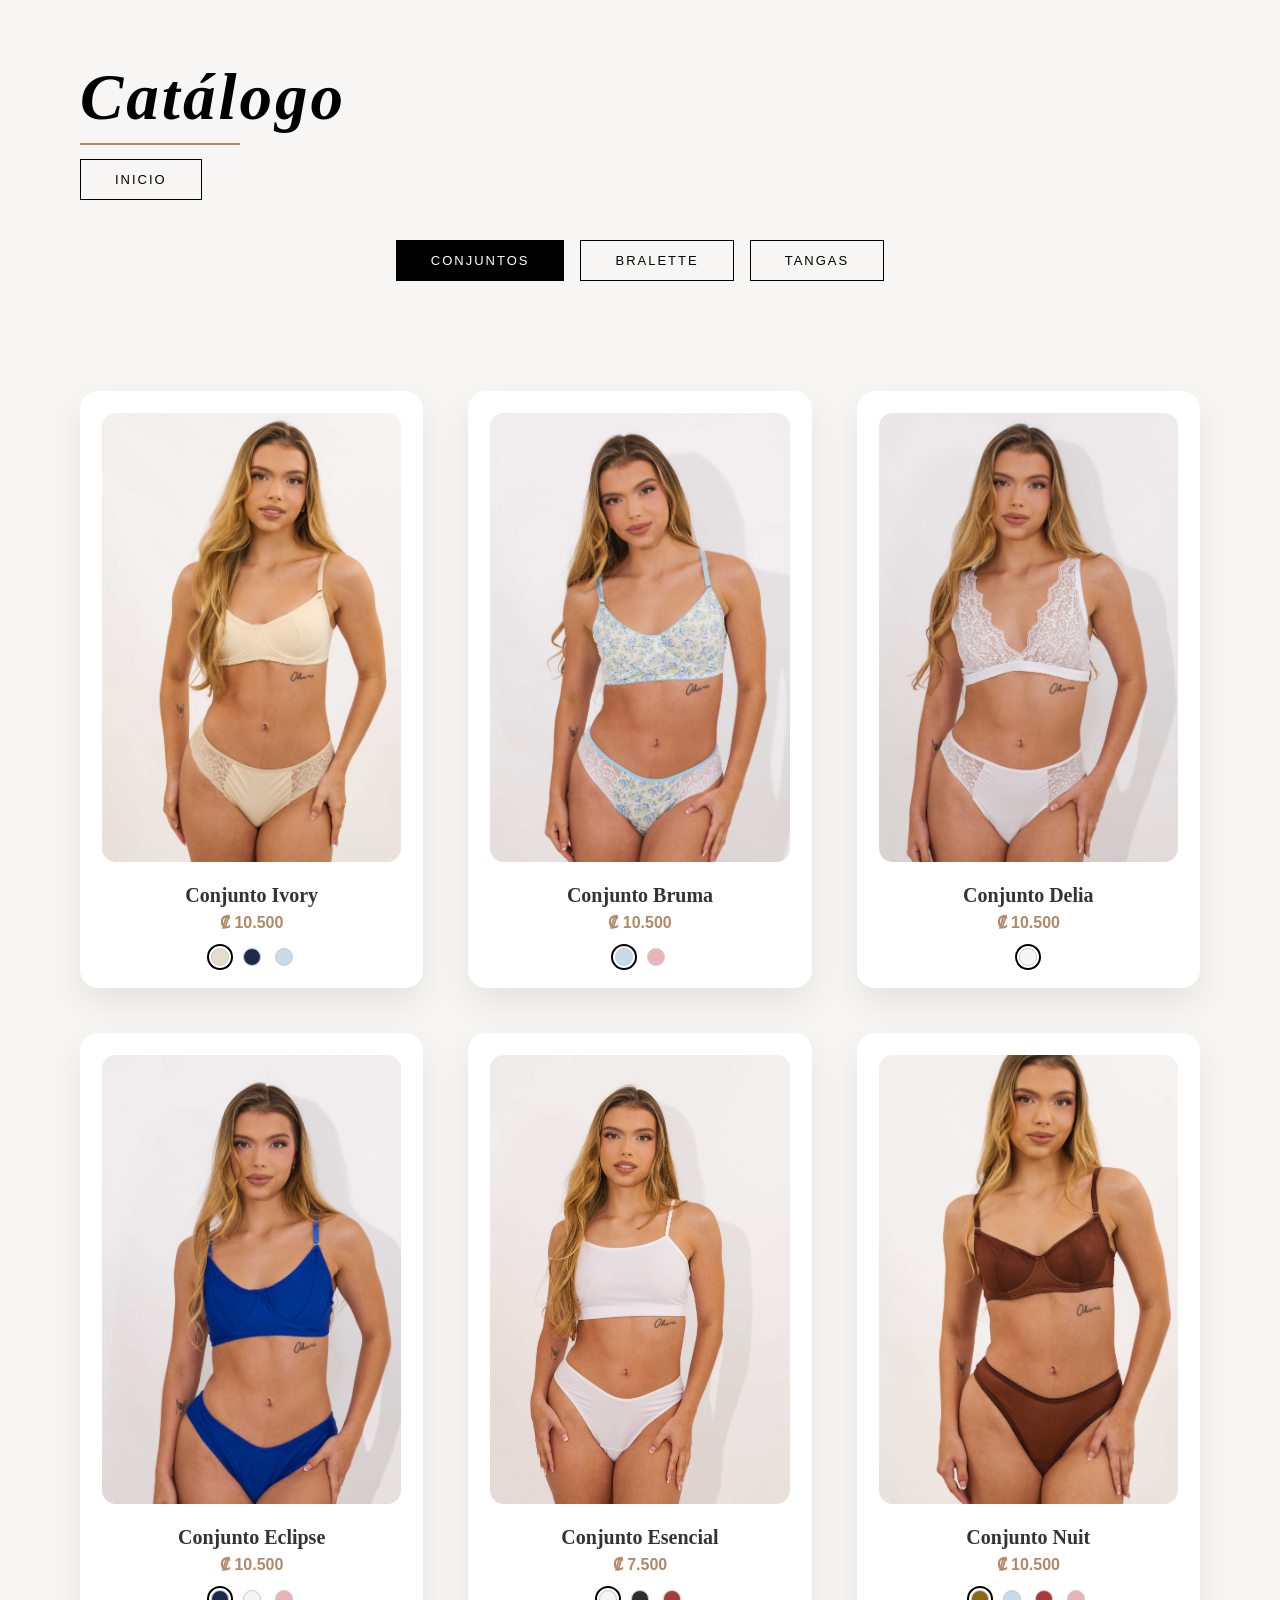
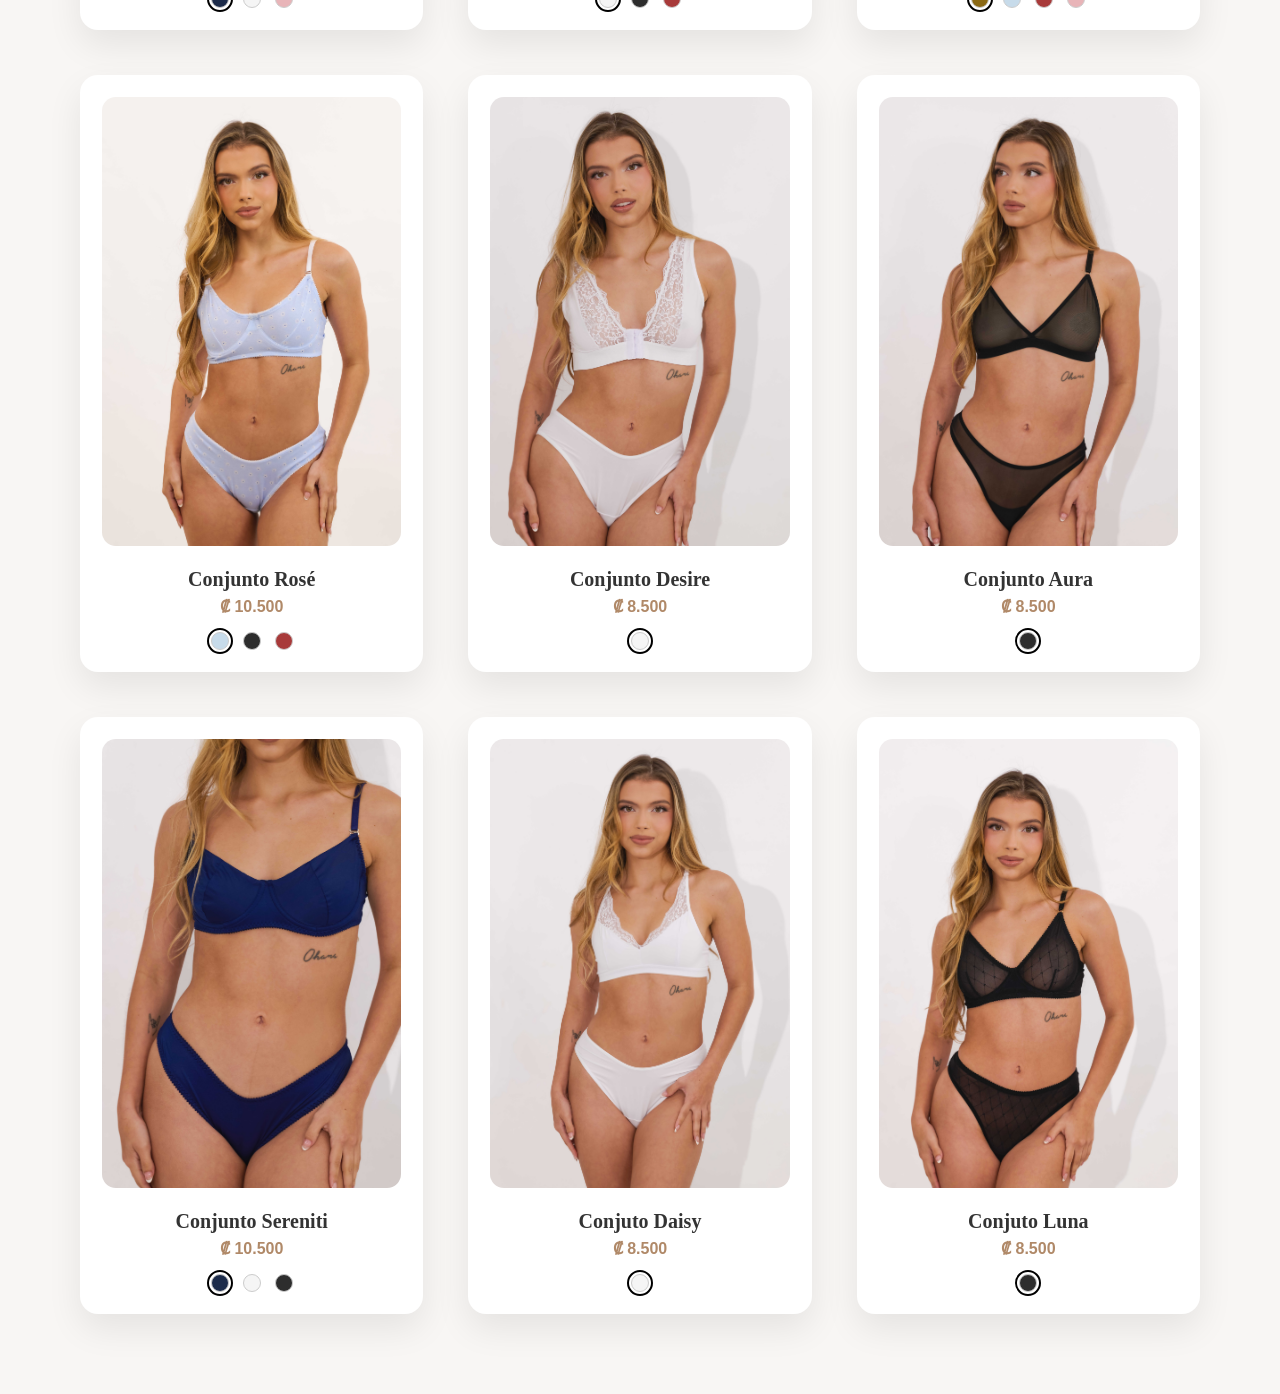
==== html/catalogo.html @ 04093ca2 "primer commit" ====
<!DOCTYPE html>
<html lang="es">
<head>
  <meta charset="UTF-8">
  <title>Catálogo</title>
  <link rel="stylesheet" href="../css/catalogo.css">
</head>
<body>

<header class="catalogo-header">
  <h1>Catálogo</h1>
  <a href="../index.html" class="btn-inicio">Inicio</a>
</header>

<nav class="catalogo-categorias" aria-label="Filtrar por categoría">
  <button type="button" class="btn-categoria active" data-categoria="conjuntos">Conjuntos</button>
  <button type="button" class="btn-categoria" data-categoria="bralette">Bralette</button>
  <button type="button" class="btn-categoria" data-categoria="tangas">Tangas</button>
</nav>

<main class="catalogo-grid" id="catalogo-grid">
  <!-- Las cards se generan dinámicamente con JavaScript -->
</main>

<script src="../js/productos-data.js"></script>
<script src="../js/catalogo.js"></script>
</body>
</html>
---- css/catalogo.css ----
/* RESET BÁSICO */
* {
  margin: 0;
  padding: 0;
  box-sizing: border-box;
}

body {
  font-family: 'Montserrat', sans-serif;
  background: #f8f6f4;
  color: #333;
}

/* ================= HEADER CATÁLOGO ================= */

.catalogo-header {
  padding: 60px 80px 40px;
  display: flex;
  flex-direction: column;
  align-items: flex-start;
  gap: 24px;
}

.catalogo-header h1 {
  font-family: 'Montserrat', serif;
  font-size: 65px;
  font-style: italic;
  letter-spacing: 3px;
  color: #000;
  position: relative;
  
  
}

/* Línea elegante debajo */
.catalogo-header h1::after {
  content: "";
  position: absolute;
  left: 0;
  bottom: -10px;
  width: 60%;
  height: 2px;
  background: #b08968;
}

/* ================= CATEGORÍAS ================= */

.catalogo-categorias {
  padding: 0 80px 30px;
  display: flex;
  justify-content: center;
  gap: 16px;
  flex-wrap: wrap;
}

.btn-categoria {
  font-family: 'Montserrat', sans-serif;
  font-size: 13px;
  letter-spacing: 2px;
  text-transform: uppercase;
  padding: 12px 34px;
  border: 1px solid #000;
  background: transparent;
  color: #000;
  cursor: pointer;
  transition: all 0.3s ease;
}

.btn-categoria:hover {
  background: rgba(0, 0, 0, 0.06);
}

.btn-categoria.active {
  background: #000;
  color: #fff;
}

/* ================= GRID ================= */

.catalogo-grid {
  padding: 80px;
  display: grid;
  grid-template-columns: repeat(auto-fill, minmax(260px, 1fr));
  gap: 45px;
}

/* ================= PRODUCT CARD ================= */

.product-card {
  background: #fff;
  padding: 22px;
  border-radius: 18px;
  text-align: center;
  box-shadow: 0 15px 35px rgba(0,0,0,0.08);
  transition: transform 0.35s ease, box-shadow 0.35s ease;
}

.product-card:hover {
  transform: translateY(-6px);
  box-shadow: 0 20px 45px rgba(0,0,0,0.12);
}

.product-image {
  width: 100%;
  border-radius: 14px;
  margin-bottom: 18px;
  cursor: pointer;
}

/* ================= TEXTO ================= */

.product-card h3 {
  font-family: 'Playfair Display', serif;
  font-size: 20px;
  margin-bottom: 6px;
}

.price {
  display: block;
  margin-bottom: 16px;
  font-weight: 600;
  color: #b08968;
}

/* ================= COLORES ================= */

.colors {
  display: flex;
  justify-content: center;
  gap: 14px;
}

.color {
  width: 18px;
  height: 18px;
  border-radius: 50%;
  cursor: pointer;
  border: 1px solid #ccc;
  transition: transform 0.2s ease;
}

.color:hover {
  transform: scale(1.15);
}

.color.beige { background: #e8dccb; }
.color.azul { background: #1c2b4a; }
.color.celeste { background: #c7dbea; }

.color.active {
  outline: 2px solid #000;
  outline-offset: 2px;
}

/* ================= RESPONSIVE ================= */

@media (max-width: 768px) {
  .catalogo-header {
    padding: 40px;
    align-items: center;
  }

  .catalogo-header h1 {
    font-size: 48px;
  }

  .catalogo-categorias {
    padding: 0 40px 24px;
  }

  .catalogo-grid {
    padding: 40px;
  }
}
/* ================= BOTÓN INICIO ================= */

.btn-inicio {
  text-decoration: none;
  font-size: 13px;
  letter-spacing: 2px;
  text-transform: uppercase;
  padding: 12px 34px;
  border: 1px solid #000;
  color: #000;
  transition: all 0.3s ease;
}

.btn-inicio:hover {
  background: #000;
  color: #fff;
}
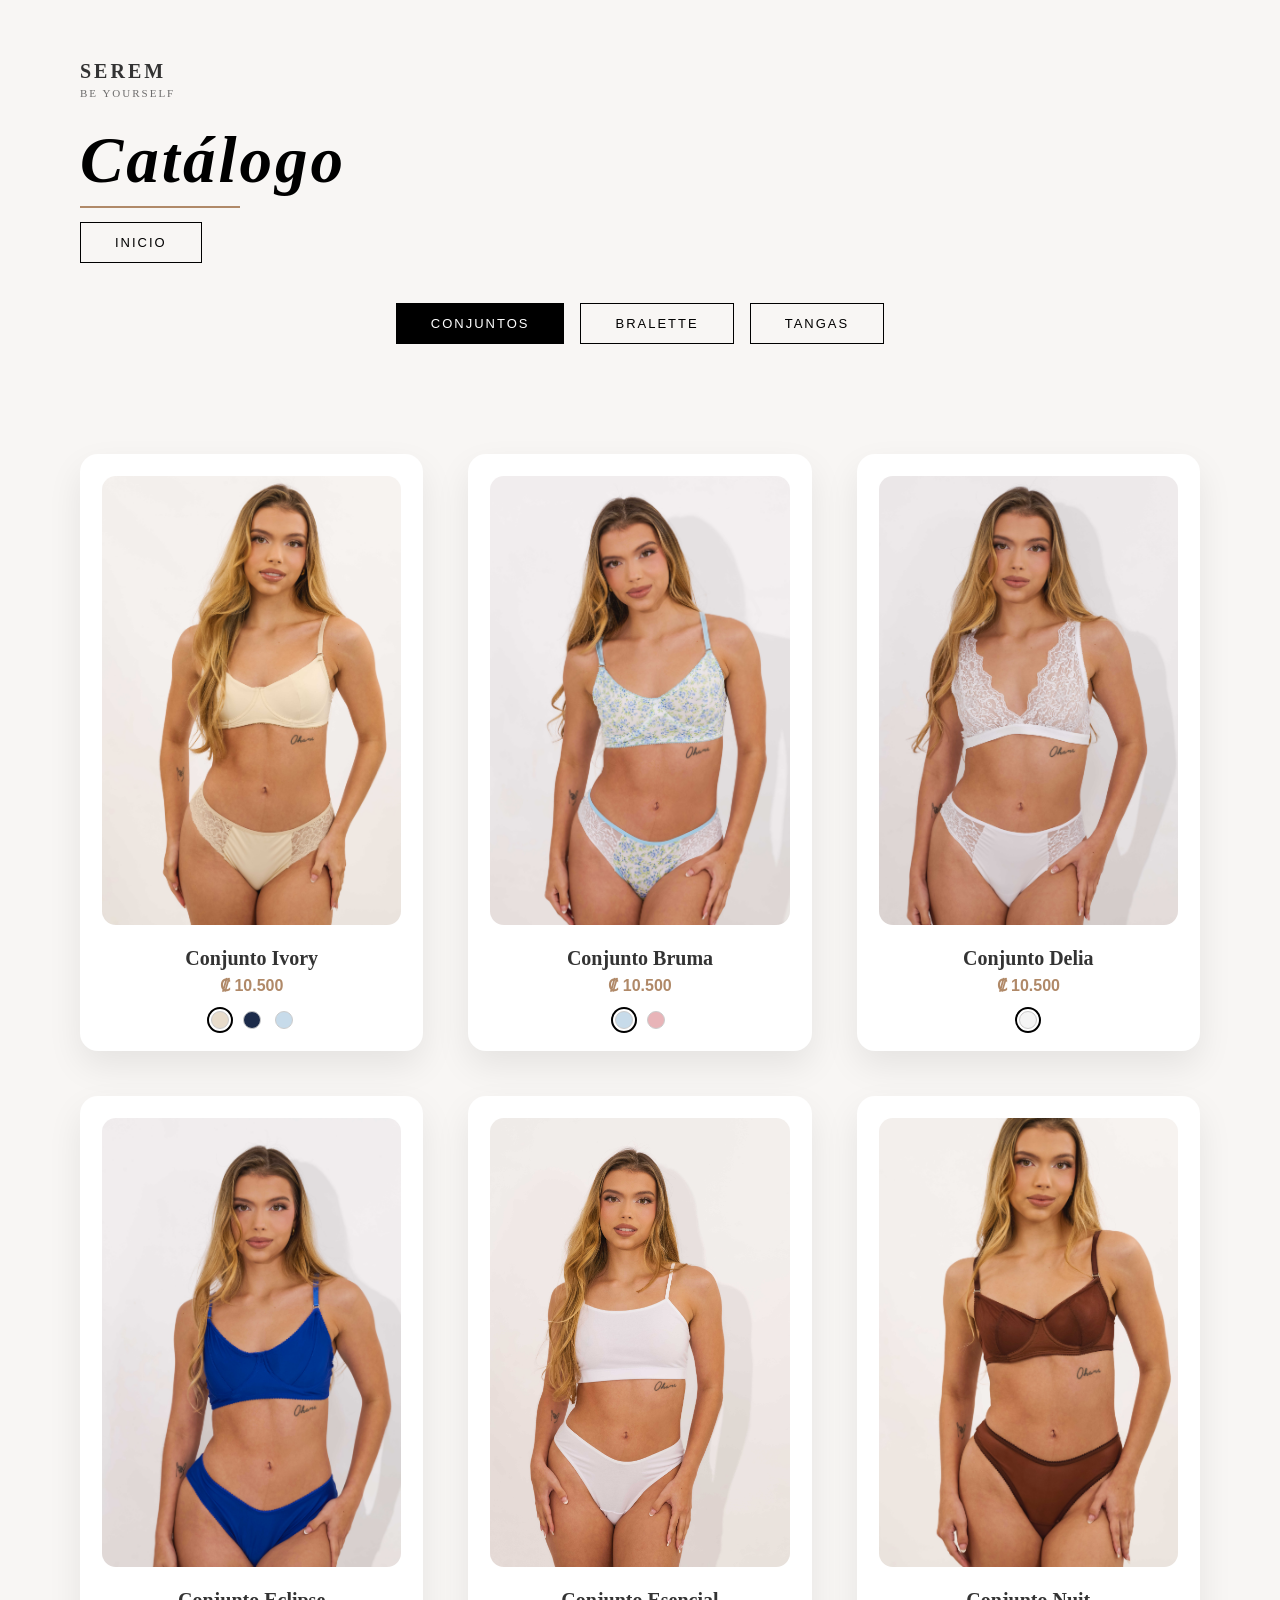
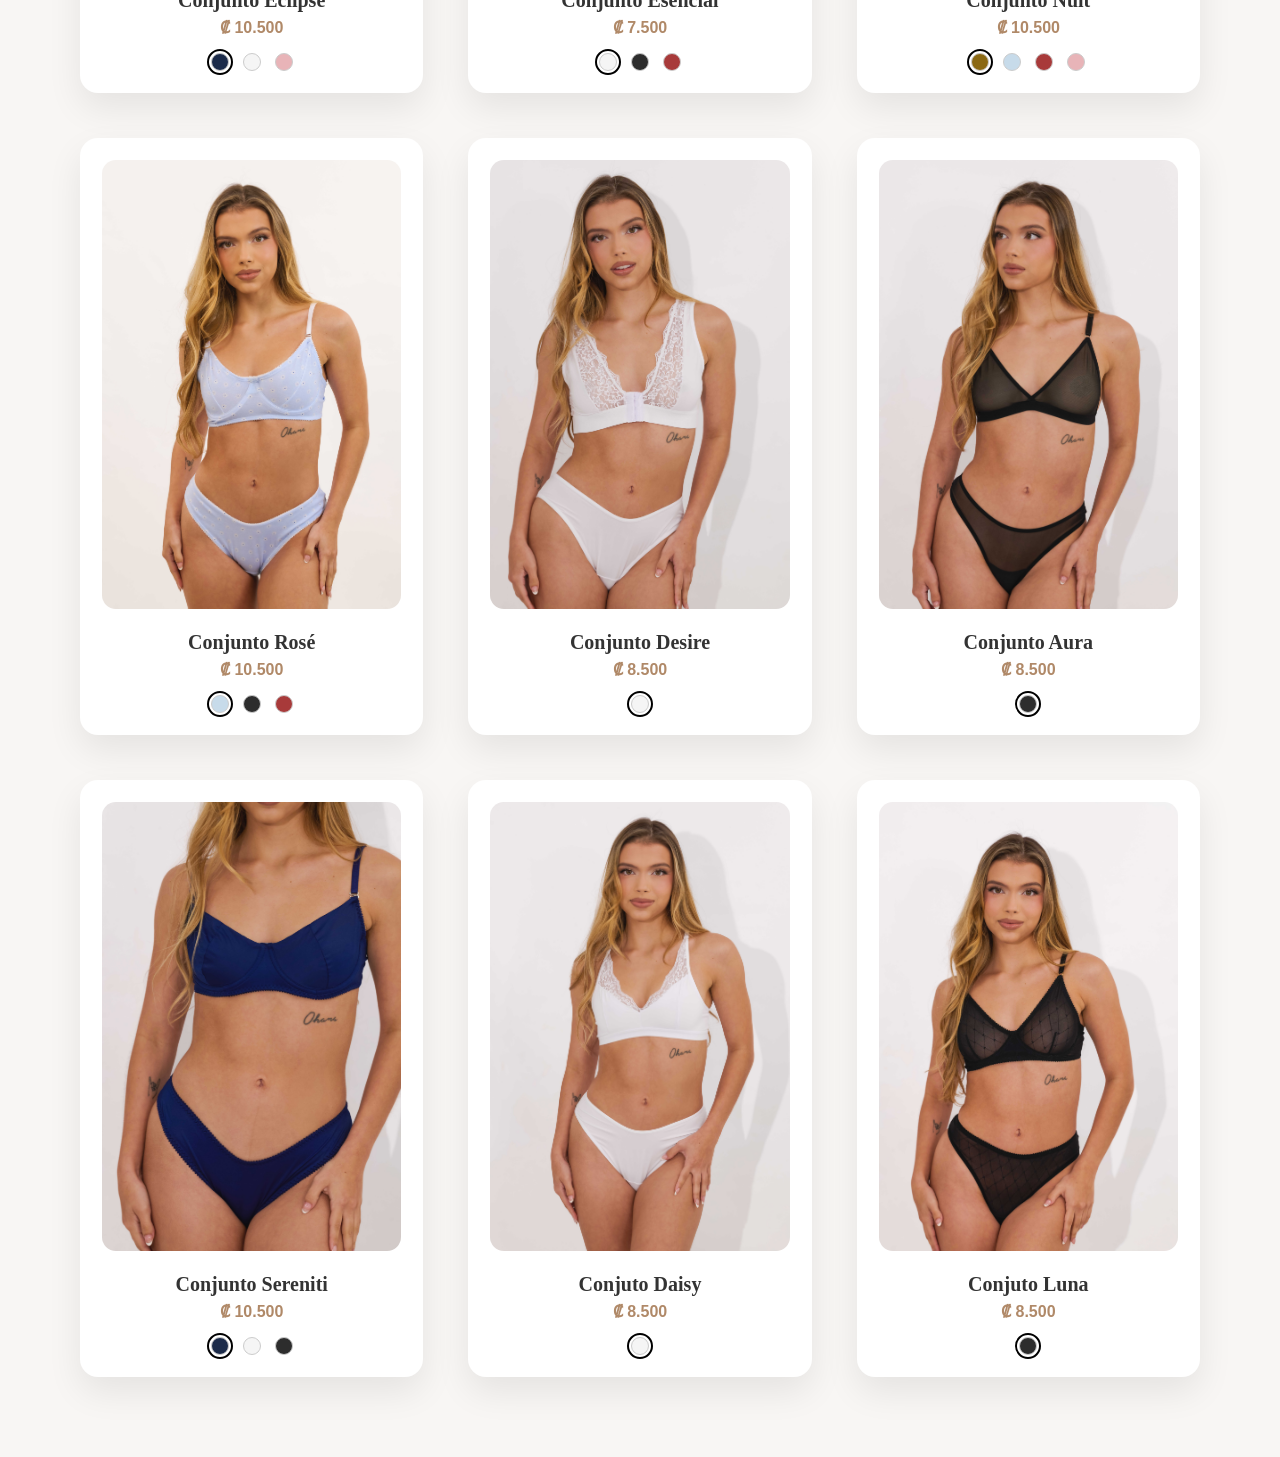
==== commit c62b6f78: "modificaciones" ====
--- a/html/catalogo.html
+++ b/html/catalogo.html
@@ -2,12 +2,17 @@
 <html lang="es">
 <head>
   <meta charset="UTF-8">
+  <meta name="viewport" content="width=device-width, initial-scale=1.0">
   <title>Catálogo</title>
   <link rel="stylesheet" href="../css/catalogo.css">
 </head>
 <body>
 
 <header class="catalogo-header">
+  <div class="catalogo-logo">
+    <span class="catalogo-logo-name">SEREM</span>
+    <span class="catalogo-logo-tagline">Be Yourself</span>
+  </div>
   <h1>Catálogo</h1>
   <a href="../index.html" class="btn-inicio">Inicio</a>
 </header>
--- a/css/catalogo.css
+++ b/css/catalogo.css
@@ -19,6 +19,25 @@
   flex-direction: column;
   align-items: flex-start;
   gap: 24px;
+}
+
+.catalogo-logo {
+  font-family: 'Montserrat', serif;
+  text-transform: uppercase;
+  letter-spacing: 3px;
+}
+
+.catalogo-logo-name {
+  font-size: 20px;
+  font-weight: 600;
+}
+
+.catalogo-logo-tagline {
+  display: block;
+  margin-top: 4px;
+  font-size: 11px;
+  letter-spacing: 2px;
+  opacity: 0.7;
 }
 
 .catalogo-header h1 {
@@ -156,7 +175,7 @@
 
 @media (max-width: 768px) {
   .catalogo-header {
-    padding: 40px;
+    padding: 32px 24px 24px;
     align-items: center;
   }
 
@@ -169,7 +188,30 @@
   }
 
   .catalogo-grid {
-    padding: 40px;
+    padding: 24px;
+  }
+}
+
+@media (max-width: 480px) {
+  .catalogo-header h1 {
+    font-size: 40px;
+  }
+
+  .product-card {
+    padding: 18px;
+  }
+
+  .product-card h3 {
+    font-size: 18px;
+  }
+
+  .price {
+    font-size: 0.95rem;
+  }
+
+  .btn-categoria {
+    padding: 10px 20px;
+    font-size: 11px;
   }
 }
 /* ================= BOTÓN INICIO ================= */
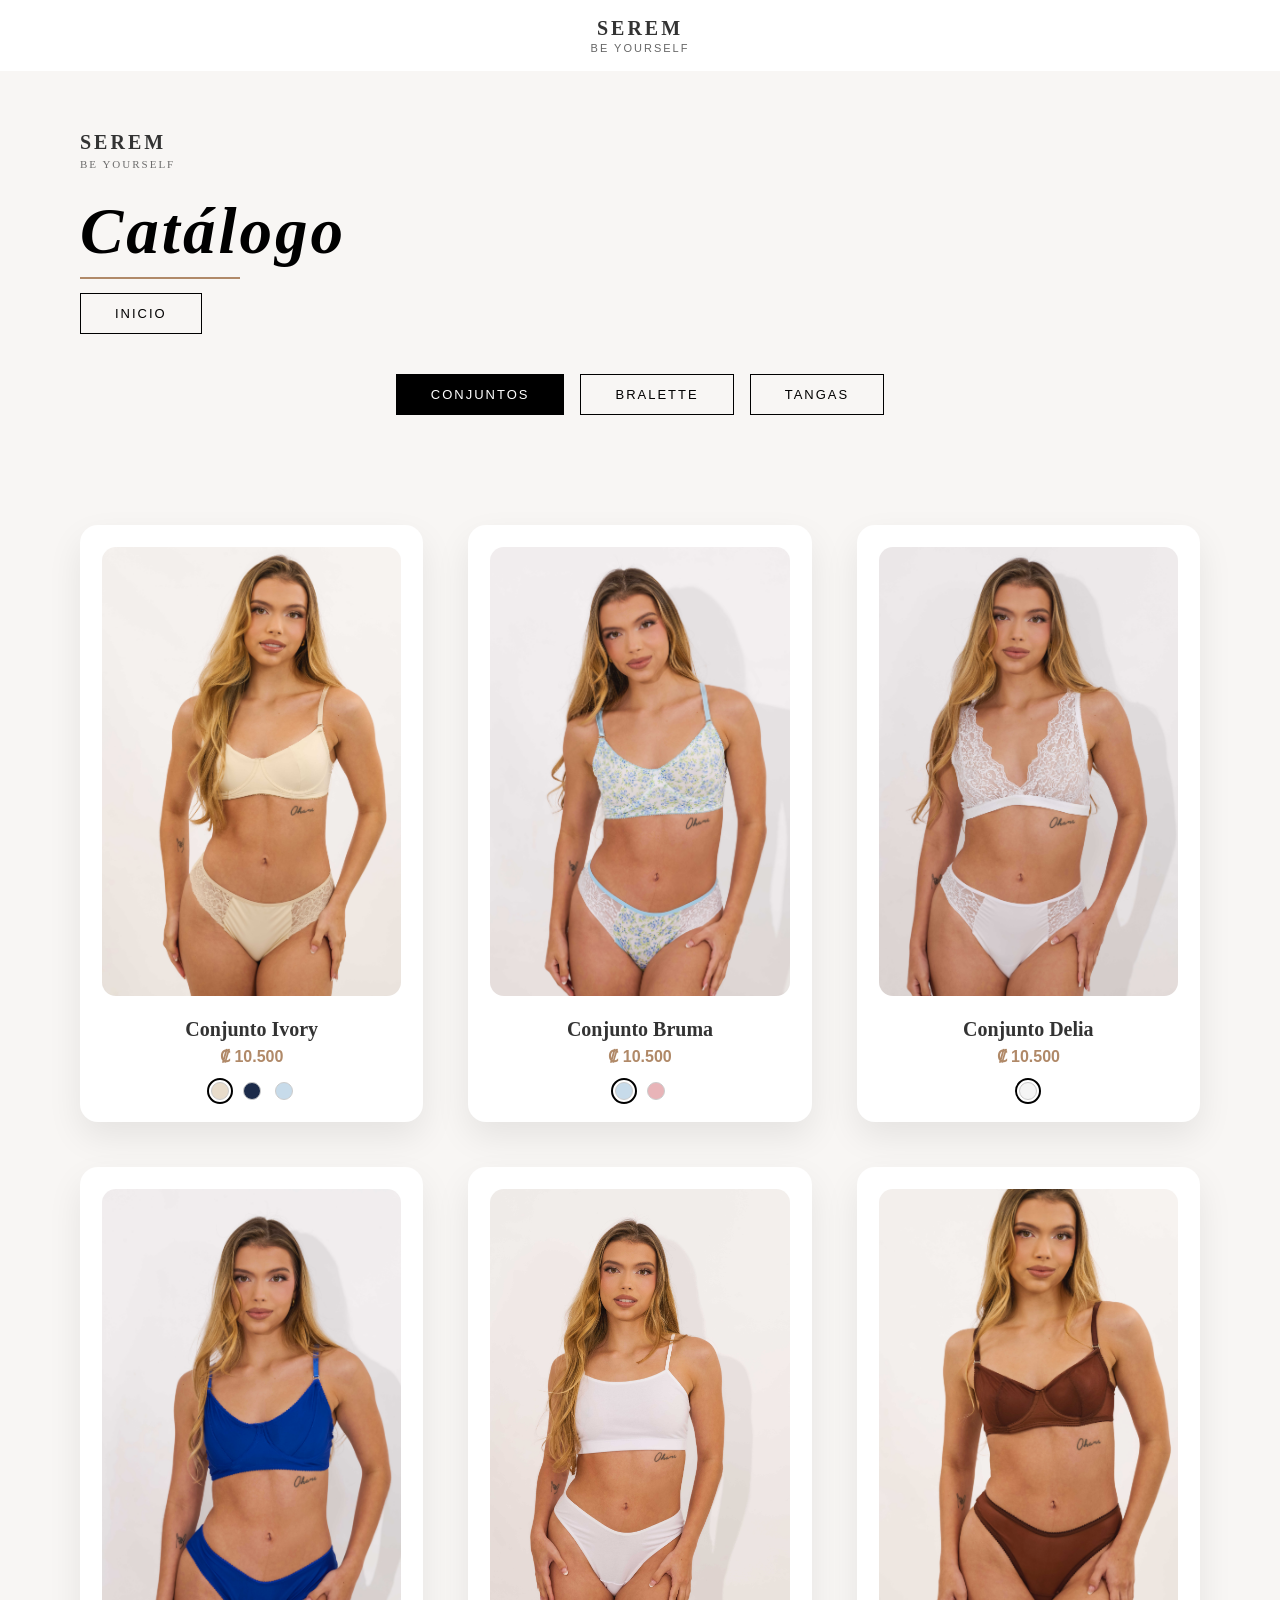
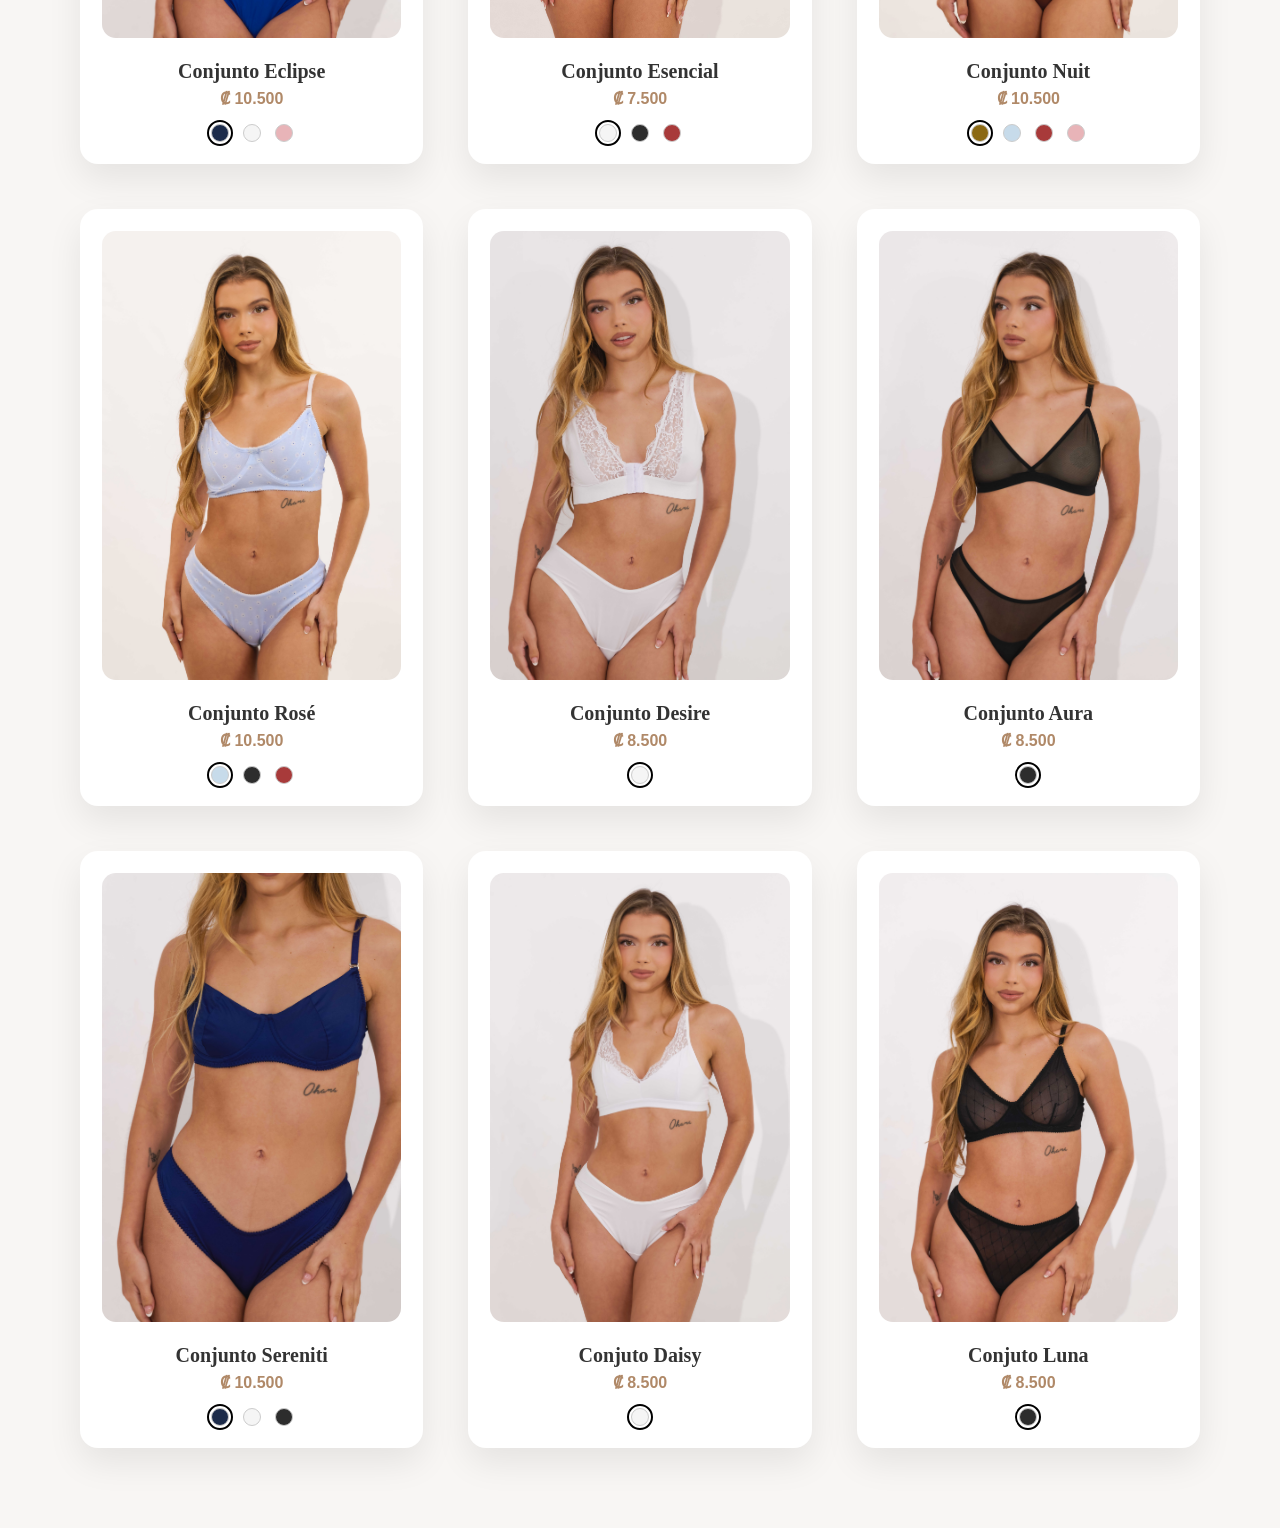
==== commit 1a23af49: "boton adquirir modificaciones" ====
--- a/html/catalogo.html
+++ b/html/catalogo.html
@@ -7,6 +7,13 @@
   <link rel="stylesheet" href="../css/catalogo.css">
 </head>
 <body>
+
+<header class="site-header">
+  <div class="site-logo">
+    <span class="site-logo-main">SEREM</span>
+    <span class="site-logo-sub">Be Yourself</span>
+  </div>
+</header>
 
 <header class="catalogo-header">
   <div class="catalogo-logo">
--- a/css/catalogo.css
+++ b/css/catalogo.css
@@ -9,6 +9,40 @@
   font-family: 'Montserrat', sans-serif;
   background: #f8f6f4;
   color: #333;
+}
+
+/* ================= HEADER GLOBAL SIMPLE ================= */
+
+.site-header {
+  width: 100%;
+  padding: 16px 32px;
+  display: flex;
+  justify-content: center;
+  align-items: center;
+  background: #ffffffee;
+  backdrop-filter: blur(6px);
+}
+
+.site-logo {
+  text-align: center;
+  line-height: 1.2;
+}
+
+.site-logo-main {
+  display: block;
+  font-family: 'Montserrat', serif;
+  font-size: 20px;
+  font-weight: 600;
+  letter-spacing: 3px;
+}
+
+.site-logo-sub {
+  display: block;
+  margin-top: 2px;
+  font-size: 11px;
+  letter-spacing: 2px;
+  text-transform: uppercase;
+  opacity: 0.75;
 }
 
 /* ================= HEADER CATÁLOGO ================= */
@@ -174,6 +208,14 @@
 /* ================= RESPONSIVE ================= */
 
 @media (max-width: 768px) {
+  .site-header {
+    padding: 14px 20px;
+  }
+
+  .site-logo-main {
+    font-size: 18px;
+  }
+
   .catalogo-header {
     padding: 32px 24px 24px;
     align-items: center;
@@ -193,6 +235,15 @@
 }
 
 @media (max-width: 480px) {
+  .site-logo-main {
+    font-size: 16px;
+    letter-spacing: 2px;
+  }
+
+  .site-logo-sub {
+    font-size: 10px;
+  }
+
   .catalogo-header h1 {
     font-size: 40px;
   }
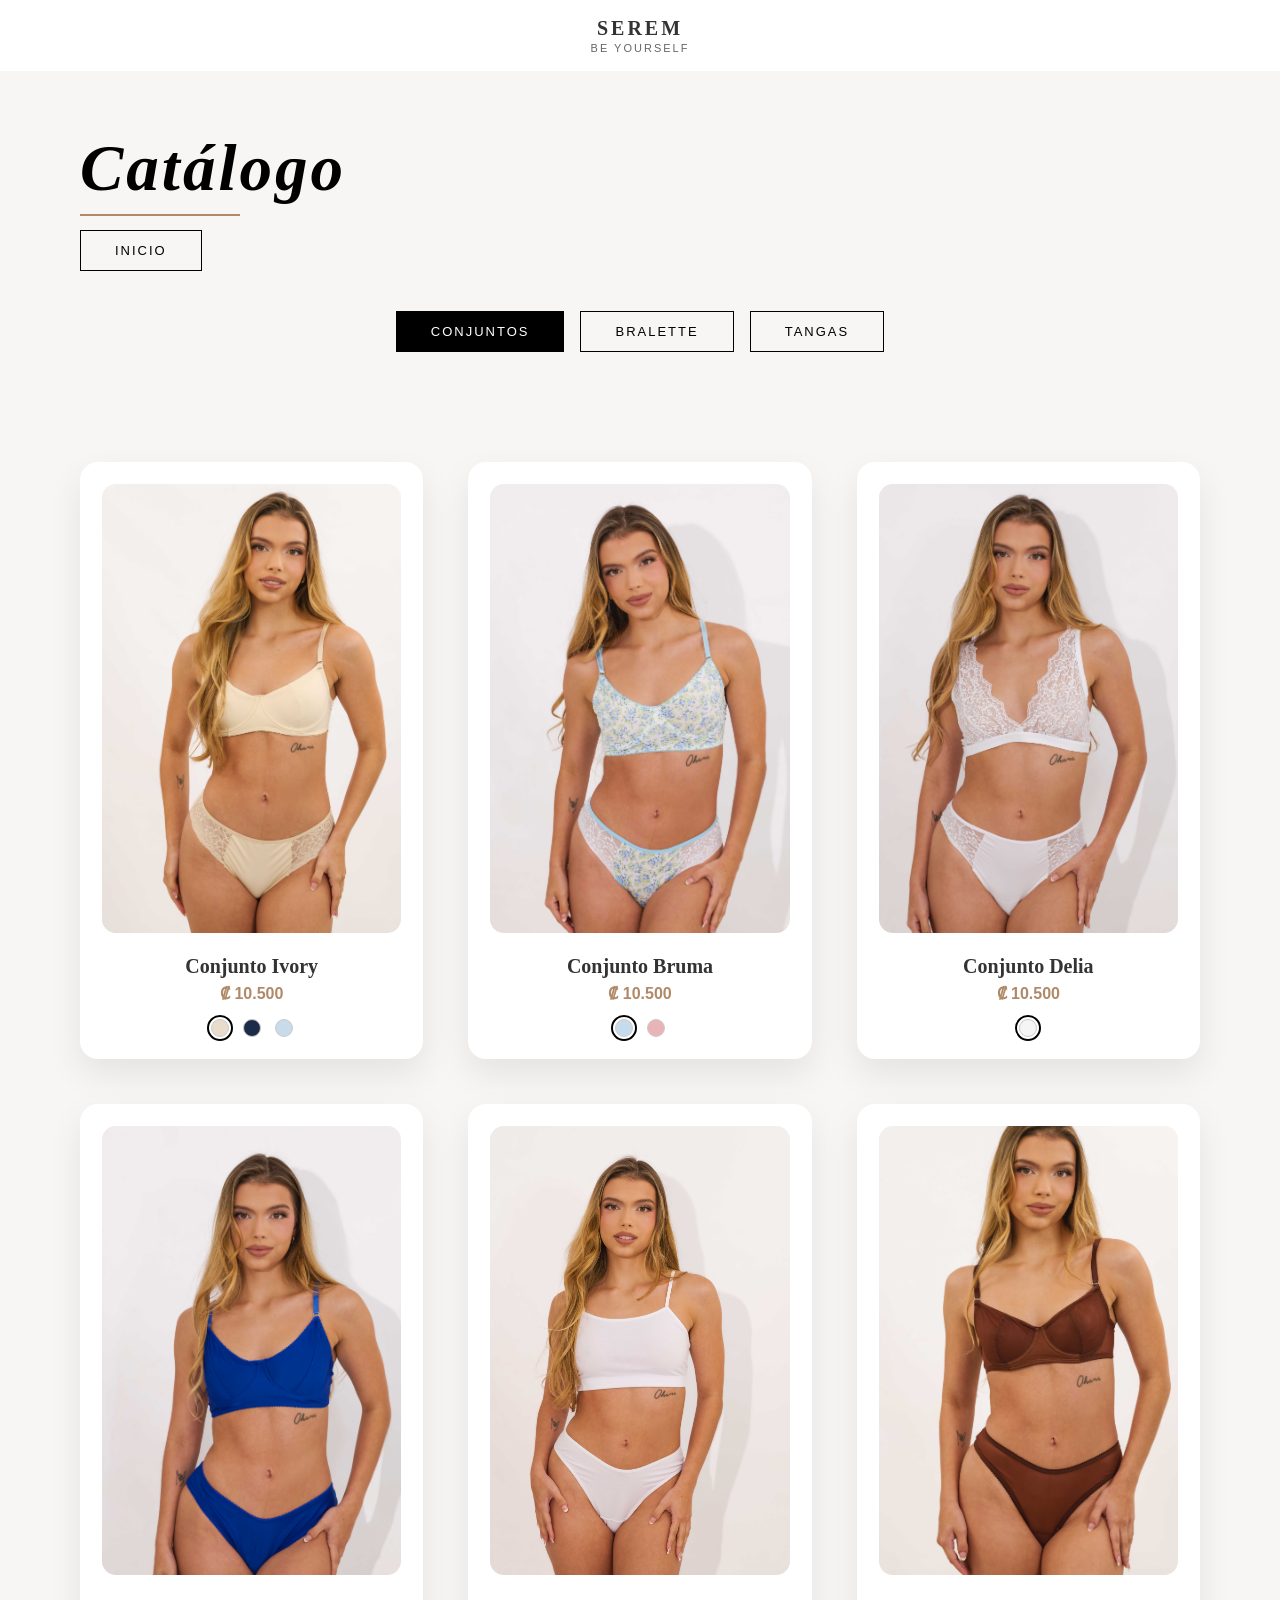
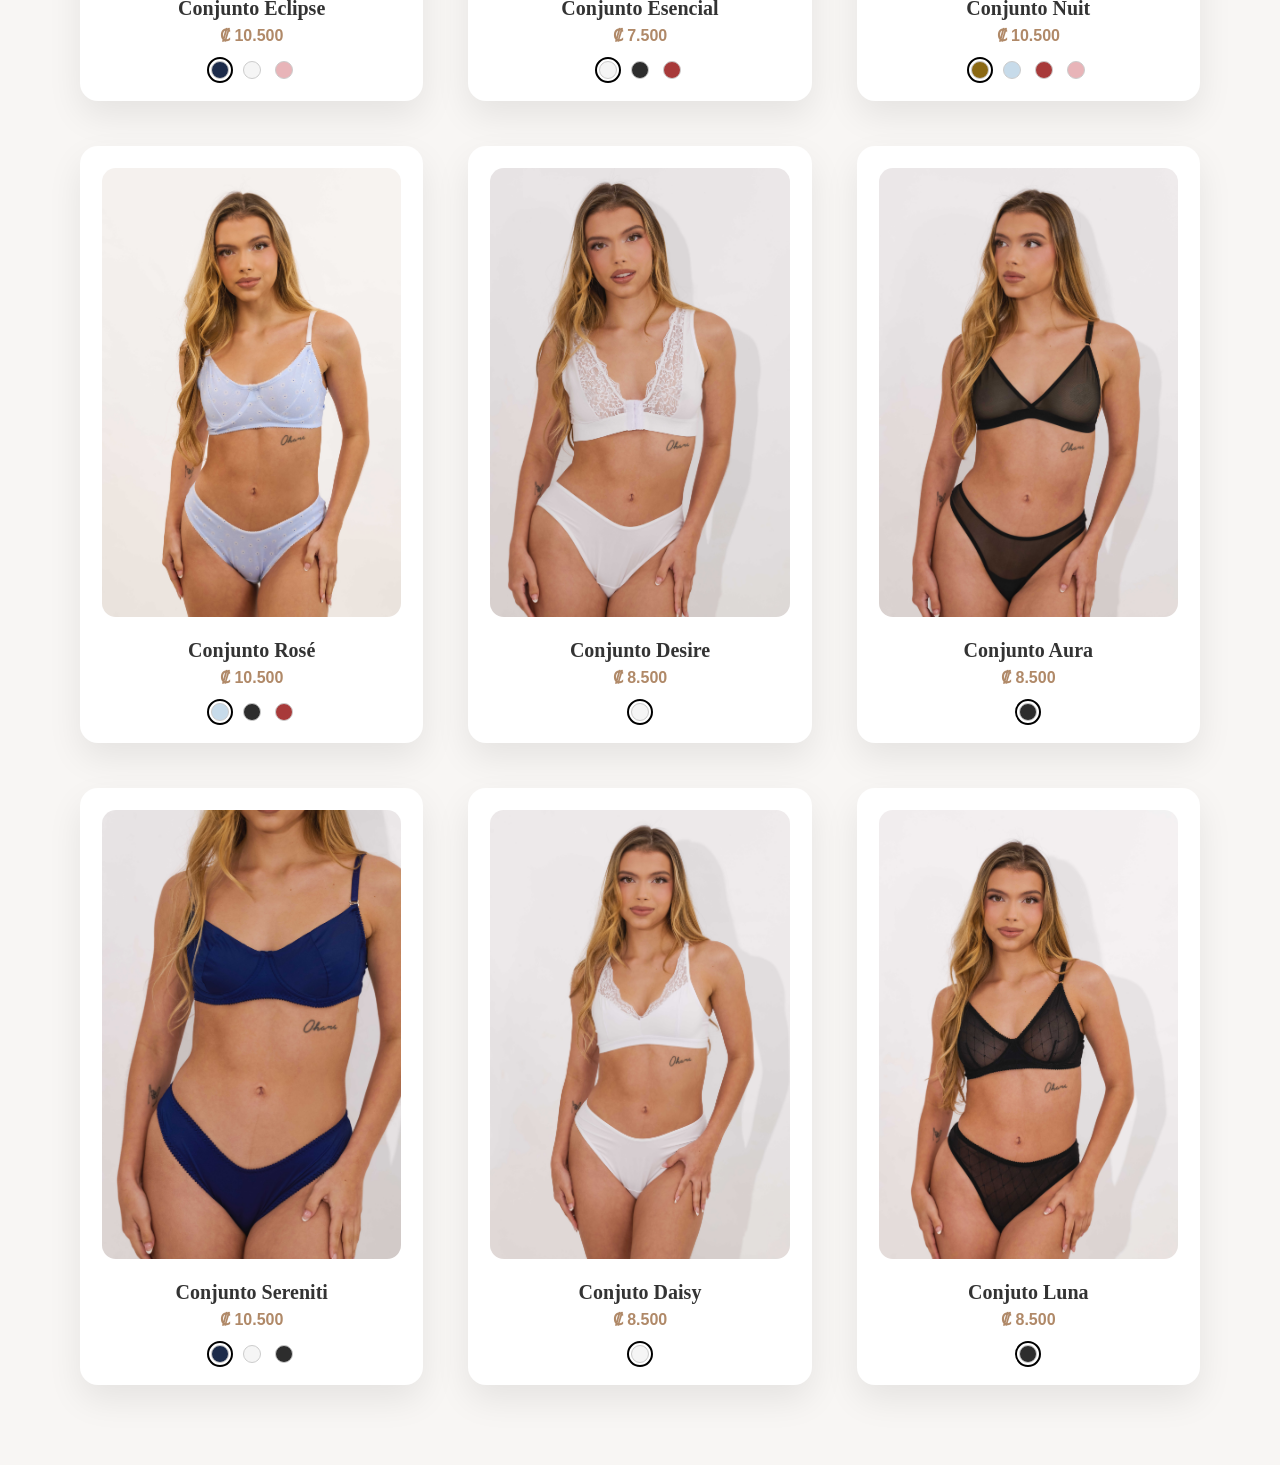
==== commit 6c2e5006: "tallas" ====
--- a/html/catalogo.html
+++ b/html/catalogo.html
@@ -16,10 +16,7 @@
 </header>
 
 <header class="catalogo-header">
-  <div class="catalogo-logo">
-    <span class="catalogo-logo-name">SEREM</span>
-    <span class="catalogo-logo-tagline">Be Yourself</span>
-  </div>
+ 
   <h1>Catálogo</h1>
   <a href="../index.html" class="btn-inicio">Inicio</a>
 </header>
